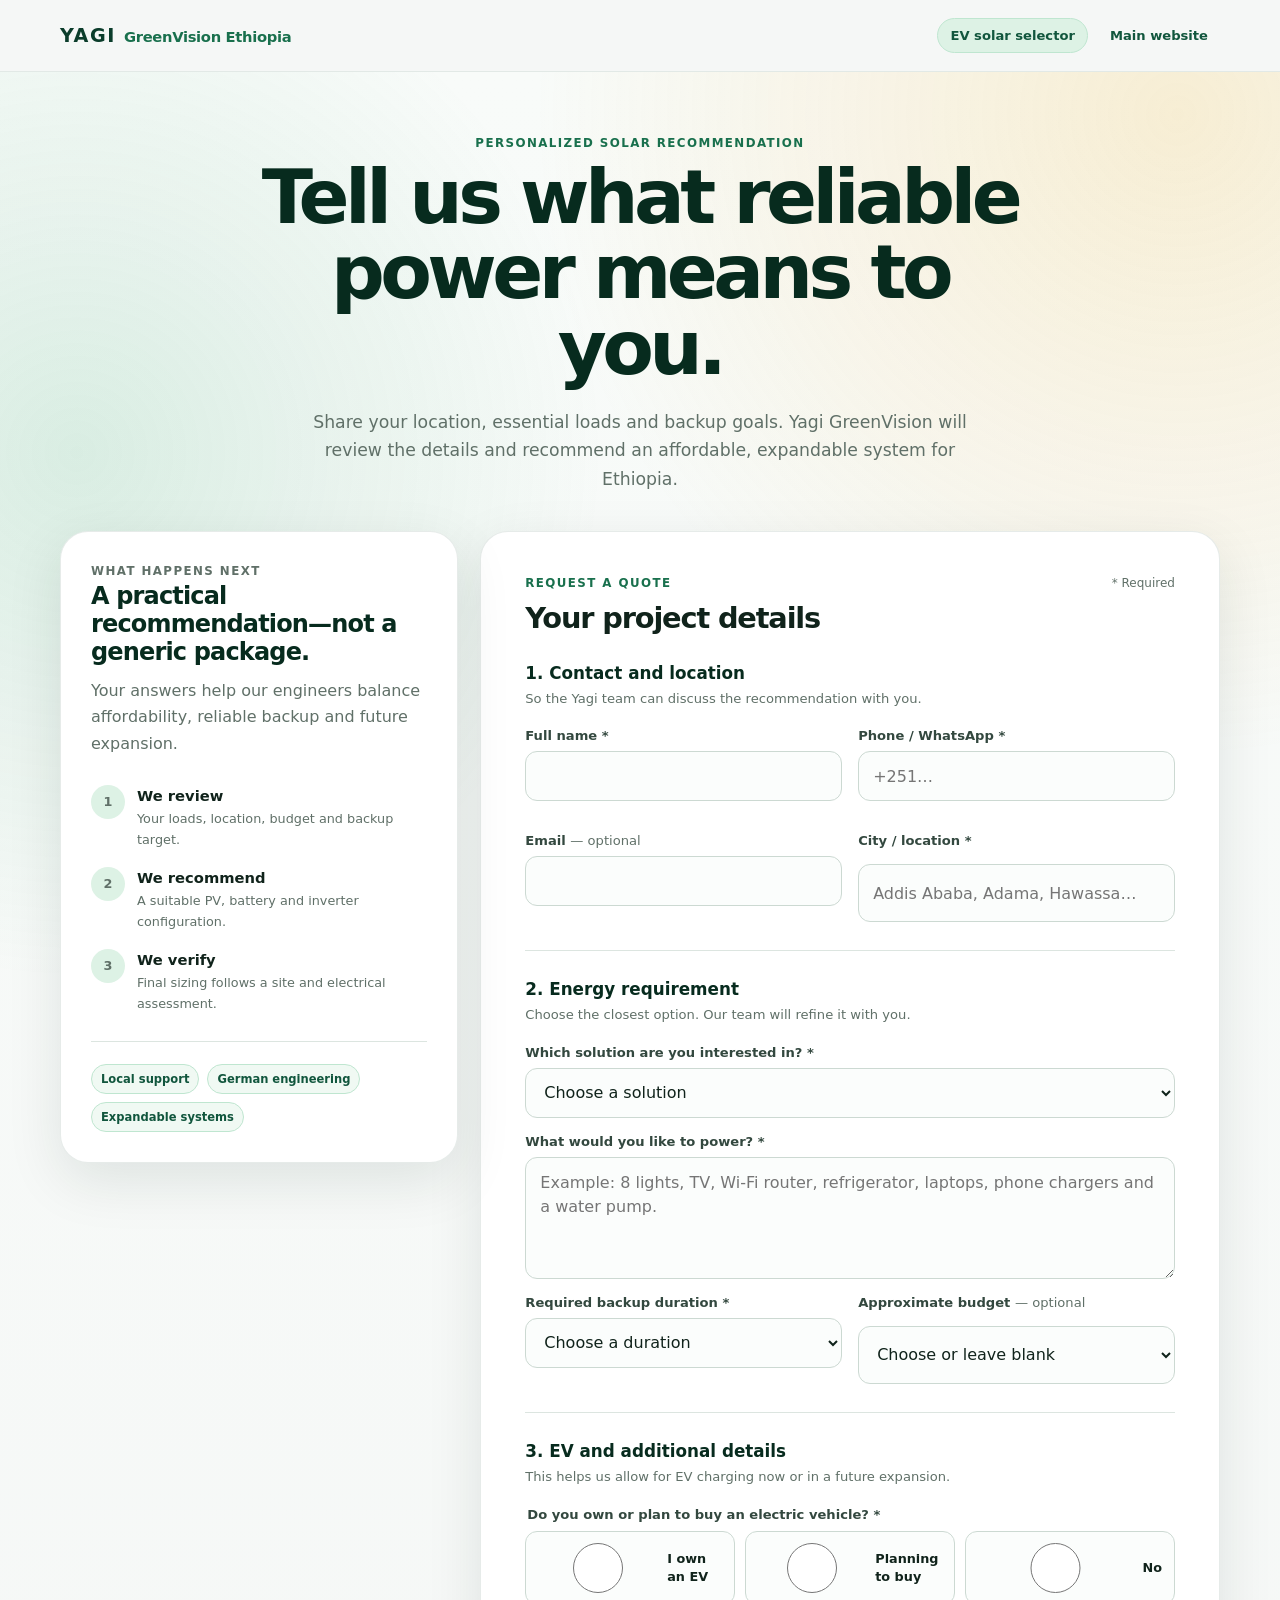
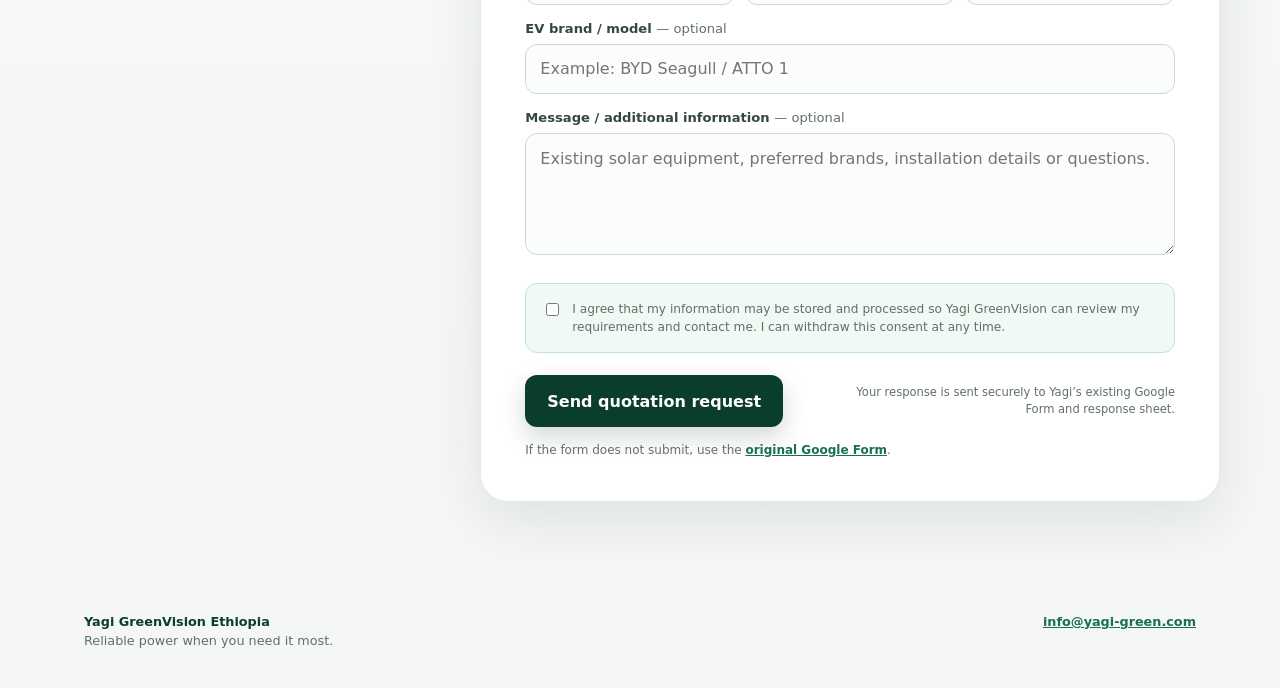
==== quotation.html @ 3a0d48fc "Add branded quotation form connected to Google Forms" ====
<!doctype html>
<html lang="en">
<head>
  <meta charset="utf-8">
  <meta name="viewport" content="width=device-width, initial-scale=1">
  <meta name="description" content="Request a solar, battery or EV charging quotation from Yagi GreenVision Ethiopia.">
  <meta name="theme-color" content="#0b3d2b">
  <title>Request a Quote | Yagi GreenVision Ethiopia</title>
  <style>
    :root {
      --ink:#10231b; --muted:#607068; --green-950:#072b1e; --green-900:#0b3d2b;
      --green-800:#11563d; --green-700:#19704d; --green-500:#3aa66f;
      --green-200:#bfe6d0; --green-100:#ddf2e5; --green-50:#f0f9f3;
      --sun:#f4b740; --paper:#fff; --canvas:#f5f7f6; --line:#dce5e0;
      --danger:#9b2c2c; --shadow:0 18px 55px rgba(7,43,30,.1);
      --radius-xl:28px; --radius-lg:20px; --radius-md:14px; --max:1160px;
    }
    * { box-sizing:border-box; }
    html { scroll-behavior:smooth; }
    body {
      margin:0; min-width:320px; color:var(--ink); background:var(--canvas);
      font-family:Inter,ui-sans-serif,system-ui,-apple-system,BlinkMacSystemFont,"Segoe UI",sans-serif;
      -webkit-font-smoothing:antialiased;
    }
    button,input,select,textarea { font:inherit; }
    a { color:inherit; }
    :focus-visible { outline:3px solid rgba(58,166,111,.35); outline-offset:3px; }
    .site-header {
      min-height:72px; padding:12px max(24px,calc((100vw - var(--max))/2));
      display:flex; align-items:center; justify-content:space-between; gap:20px;
      background:rgba(245,247,246,.94); backdrop-filter:blur(14px);
      border-bottom:1px solid rgba(11,61,43,.08); position:sticky; top:0; z-index:20;
    }
    .wordmark { display:flex; align-items:baseline; gap:8px; text-decoration:none; letter-spacing:-.02em; }
    .wordmark-y { color:var(--green-900); font-size:1.2rem; font-weight:900; letter-spacing:.08em; }
    .wordmark-rest { color:var(--green-700); font-size:.92rem; font-weight:650; }
    .nav-links { display:flex; align-items:center; gap:10px; }
    .nav-links a {
      text-decoration:none; color:var(--green-800); font-size:.82rem; font-weight:750;
      padding:9px 12px; border-radius:999px;
    }
    .nav-links a:first-child { background:var(--green-100); border:1px solid var(--green-200); }
    .hero {
      padding:64px max(24px,calc((100vw - var(--max))/2)) 84px;
      background:
        radial-gradient(circle at 92% 2%,rgba(244,183,64,.2),transparent 27%),
        radial-gradient(circle at 6% 18%,rgba(58,166,111,.16),transparent 25%),
        linear-gradient(180deg,#f8fbf9 0%,var(--canvas) 100%);
    }
    .hero-copy { max-width:790px; margin:0 auto 38px; text-align:center; }
    .eyebrow,.section-label {
      margin:0 0 10px; color:var(--green-700); font-size:.74rem; line-height:1.2;
      font-weight:850; letter-spacing:.12em; text-transform:uppercase;
    }
    h1 { margin:0; color:var(--green-950); font-size:clamp(2.45rem,6vw,4.7rem); line-height:1; letter-spacing:-.06em; }
    .hero-copy > p:last-child { max-width:670px; margin:22px auto 0; color:var(--muted); font-size:1.08rem; line-height:1.65; }
    .quote-layout {
      max-width:var(--max); margin:0 auto; display:grid; grid-template-columns:minmax(250px,.7fr) minmax(0,1.3fr);
      gap:22px; align-items:start;
    }
    .side-card,.form-card {
      background:var(--paper); border:1px solid rgba(11,61,43,.1);
      border-radius:var(--radius-xl); box-shadow:var(--shadow);
    }
    .side-card { padding:30px; position:sticky; top:94px; }
    .side-card h2 { margin:0 0 12px; color:var(--green-950); font-size:1.5rem; letter-spacing:-.035em; }
    .side-card > p { margin:0; color:var(--muted); line-height:1.65; }
    .steps { display:grid; gap:18px; margin:28px 0; }
    .step { display:grid; grid-template-columns:34px 1fr; gap:12px; align-items:start; }
    .step-number {
      width:34px; height:34px; display:grid; place-items:center; border-radius:50%;
      background:var(--green-100); color:var(--green-800); font-weight:900;
    }
    .step strong { display:block; margin:2px 0 4px; font-size:.92rem; }
    .step span { color:var(--muted); font-size:.8rem; line-height:1.45; }
    .trust-list { padding-top:22px; border-top:1px solid var(--line); display:flex; flex-wrap:wrap; gap:8px; }
    .trust-list span {
      color:var(--green-800); background:var(--green-50); border:1px solid var(--green-200);
      padding:7px 9px; border-radius:999px; font-size:.72rem; font-weight:750;
    }
    .form-card { padding:clamp(24px,4vw,44px); }
    .form-heading { display:flex; align-items:start; justify-content:space-between; gap:18px; margin-bottom:10px; }
    .form-heading h2 { margin:0; font-size:1.8rem; letter-spacing:-.04em; }
    .required-note { color:var(--muted); font-size:.75rem; white-space:nowrap; }
    .quote-section { padding:28px 0; border-top:1px solid var(--line); }
    .quote-section:first-of-type { border-top:0; padding-top:18px; }
    .quote-section h3 { margin:0 0 6px; color:var(--green-950); font-size:1.05rem; }
    .section-help { margin:0 0 20px; color:var(--muted); font-size:.82rem; line-height:1.5; }
    .field-grid { display:grid; grid-template-columns:1fr 1fr; gap:16px; }
    .field { display:grid; gap:8px; min-width:0; margin-bottom:16px; }
    .field:last-child { margin-bottom:0; }
    .field-label { color:#33483f; font-size:.82rem; font-weight:760; }
    .optional { color:var(--muted); font-weight:500; }
    input:not([type="checkbox"]),select,textarea {
      width:100%; color:var(--ink); background:#fbfdfc; border:1px solid #ccd9d2;
      border-radius:12px; padding:13px 14px; transition:border-color .18s,box-shadow .18s,background .18s;
    }
    input:not([type="checkbox"]),select { min-height:50px; }
    textarea { min-height:122px; resize:vertical; line-height:1.5; }
    input:hover,select:hover,textarea:hover { border-color:#9cb8a9; }
    input:focus,select:focus,textarea:focus {
      outline:0; border-color:var(--green-500); box-shadow:0 0 0 4px rgba(58,166,111,.12); background:#fff;
    }
    .choice-row { display:grid; grid-template-columns:repeat(3,1fr); gap:10px; }
    .choice {
      position:relative; display:flex; align-items:center; min-height:54px; padding:11px 12px;
      border:1px solid #ccd9d2; border-radius:12px; background:#fbfdfc; cursor:pointer;
    }
    .choice:has(input:checked) { border-color:var(--green-500); background:var(--green-50); box-shadow:0 0 0 3px rgba(58,166,111,.1); }
    .choice input { margin:0 9px 0 0; accent-color:var(--green-700); }
    .choice span { font-size:.8rem; font-weight:700; line-height:1.35; }
    .consent {
      display:flex; align-items:flex-start; gap:10px; color:var(--muted); font-size:.76rem; line-height:1.5;
      padding:16px; background:var(--green-50); border:1px solid var(--green-200); border-radius:12px;
    }
    .consent input { margin-top:3px; accent-color:var(--green-700); }
    .submit-row { display:flex; align-items:center; justify-content:space-between; gap:16px; margin-top:22px; }
    .submit-button {
      border:0; border-radius:12px; min-height:52px; padding:0 22px; color:#fff;
      background:var(--green-900); font-weight:850; cursor:pointer; box-shadow:0 10px 25px rgba(7,43,30,.18);
    }
    .submit-button:hover { background:var(--green-800); transform:translateY(-1px); }
    .submit-button:disabled { opacity:.65; cursor:wait; transform:none; }
    .google-note { max-width:320px; color:var(--muted); font-size:.72rem; line-height:1.45; text-align:right; }
    .success {
      display:none; padding:24px; margin-top:22px; border-radius:var(--radius-lg);
      background:var(--green-50); border:1px solid var(--green-200);
    }
    .success.show { display:block; }
    .success strong { display:block; color:var(--green-900); font-size:1.12rem; margin-bottom:6px; }
    .success p { margin:0; color:var(--muted); line-height:1.55; }
    .fallback { margin:16px 0 0; color:var(--muted); font-size:.75rem; }
    .fallback a { color:var(--green-700); font-weight:750; }
    footer {
      max-width:var(--max); margin:0 auto; padding:28px 24px 40px;
      display:flex; justify-content:space-between; gap:20px; color:var(--muted); font-size:.8rem;
    }
    footer strong { display:block; color:var(--green-900); margin-bottom:4px; }
    footer a { color:var(--green-700); font-weight:750; }
    .sr-only-frame { position:absolute; width:1px; height:1px; border:0; clip:rect(0,0,0,0); overflow:hidden; }
    @media (max-width:900px) {
      .quote-layout { grid-template-columns:1fr; }
      .side-card { position:static; }
      .steps { grid-template-columns:repeat(3,1fr); }
      .step { grid-template-columns:1fr; }
    }
    @media (max-width:650px) {
      .site-header { align-items:flex-start; }
      .wordmark-rest { display:none; }
      .nav-links { gap:2px; }
      .nav-links a { padding:8px; font-size:.72rem; }
      .hero { padding:42px 16px 58px; }
      h1 { font-size:2.65rem; }
      .form-card,.side-card { border-radius:20px; padding:22px; }
      .field-grid,.choice-row,.steps { grid-template-columns:1fr; }
      .submit-row,footer { align-items:stretch; flex-direction:column; }
      .submit-button { width:100%; }
      .google-note { max-width:none; text-align:left; }
    }
  </style>
</head>
<body>
  <header class="site-header">
    <a class="wordmark" href="https://www.yagi-green.com/" aria-label="Yagi GreenVision Ethiopia website">
      <span class="wordmark-y">YAGI</span>
      <span class="wordmark-rest">GreenVision Ethiopia</span>
    </a>
    <nav class="nav-links" aria-label="Quotation navigation">
      <a href="index.html">EV solar selector</a>
      <a href="https://www.yagi-green.com/">Main website</a>
    </nav>
  </header>

  <main>
    <section class="hero">
      <div class="hero-copy">
        <p class="eyebrow">Personalized solar recommendation</p>
        <h1>Tell us what reliable power means to you.</h1>
        <p>Share your location, essential loads and backup goals. Yagi GreenVision will review the details and recommend an affordable, expandable system for Ethiopia.</p>
      </div>

      <div class="quote-layout">
        <aside class="side-card">
          <p class="section-label">What happens next</p>
          <h2>A practical recommendation—not a generic package.</h2>
          <p>Your answers help our engineers balance affordability, reliable backup and future expansion.</p>
          <div class="steps">
            <div class="step"><span class="step-number">1</span><div><strong>We review</strong><span>Your loads, location, budget and backup target.</span></div></div>
            <div class="step"><span class="step-number">2</span><div><strong>We recommend</strong><span>A suitable PV, battery and inverter configuration.</span></div></div>
            <div class="step"><span class="step-number">3</span><div><strong>We verify</strong><span>Final sizing follows a site and electrical assessment.</span></div></div>
          </div>
          <div class="trust-list">
            <span>Local support</span><span>German engineering</span><span>Expandable systems</span>
          </div>
        </aside>

        <form
          id="quote-form"
          class="form-card"
          action="https://docs.google.com/forms/d/e/1FAIpQLScP64ibl_RW72o1QOQr9q_LKEXH3UpVWrXDtYoL1vCDFNB9_w/formResponse"
          method="post"
          target="form-target"
          accept-charset="UTF-8"
        >
          <div class="form-heading">
            <div><p class="section-label">Request a quote</p><h2>Your project details</h2></div>
            <span class="required-note">* Required</span>
          </div>

          <section class="quote-section">
            <h3>1. Contact and location</h3>
            <p class="section-help">So the Yagi team can discuss the recommendation with you.</p>
            <div class="field-grid">
              <label class="field"><span class="field-label">Full name *</span><input name="entry.1070138648" type="text" autocomplete="name" required></label>
              <label class="field"><span class="field-label">Phone / WhatsApp *</span><input name="entry.1782217784" type="tel" autocomplete="tel" placeholder="+251…" required></label>
              <label class="field"><span class="field-label">Email <span class="optional">— optional</span></span><input name="entry.13798507" type="email" autocomplete="email"></label>
              <label class="field"><span class="field-label">City / location *</span><input name="entry.1351191803" type="text" autocomplete="address-level2" placeholder="Addis Ababa, Adama, Hawassa…" required></label>
            </div>
          </section>

          <section class="quote-section">
            <h3>2. Energy requirement</h3>
            <p class="section-help">Choose the closest option. Our team will refine it with you.</p>
            <label class="field">
              <span class="field-label">Which solution are you interested in? *</span>
              <select id="solution" required>
                <option value="">Choose a solution</option>
                <option value="essential">Essential Backup</option>
                <option value="home-basic">Home Basic</option>
                <option value="home-plus">Home Plus</option>
                <option value="sunshare">Compact Backup – Sunshare</option>
                <option value="ecoflow">Premium Backup – EcoFlow</option>
                <option value="deye">Advanced Hybrid – Deye</option>
                <option value="fenecon">Premium Storage – FENECON</option>
                <option value="business">Business Backup</option>
                <option value="ev">Solar + EV Charging</option>
                <option value="commercial">Commercial / Mini-Grid</option>
                <option value="expansion">System Expansion</option>
                <option value="unsure">Not Sure – I Need Advice</option>
              </select>
            </label>
            <label class="field">
              <span class="field-label">What would you like to power? *</span>
              <textarea id="loads" placeholder="Example: 8 lights, TV, Wi-Fi router, refrigerator, laptops, phone chargers and a water pump." required></textarea>
            </label>
            <div class="field-grid">
              <label class="field">
                <span class="field-label">Required backup duration *</span>
                <select id="duration" required>
                  <option value="">Choose a duration</option>
                  <option value="2-4">2–4 hours</option>
                  <option value="4-8">4–8 hours</option>
                  <option value="8-12">8–12 hours</option>
                  <option value="overnight">Overnight</option>
                  <option value="full-day">Full day</option>
                  <option value="multi-day">More than one day</option>
                  <option value="unsure">Not sure</option>
                </select>
              </label>
              <label class="field">
                <span class="field-label">Approximate budget <span class="optional">— optional</span></span>
                <select id="budget">
                  <option value="">Choose or leave blank</option>
                  <option>Under 150,000 ETB</option>
                  <option>150,000–250,000 ETB</option>
                  <option>250,000–450,000 ETB</option>
                  <option>450,000–750,000 ETB</option>
                  <option>Above 750,000 ETB</option>
                  <option>Not sure / Please recommend</option>
                </select>
              </label>
            </div>
          </section>

          <section class="quote-section">
            <h3>3. EV and additional details</h3>
            <p class="section-help">This helps us allow for EV charging now or in a future expansion.</p>
            <fieldset class="field" style="border:0;padding:0;margin:0 0 16px">
              <legend class="field-label" style="margin-bottom:9px">Do you own or plan to buy an electric vehicle? *</legend>
              <div class="choice-row">
                <label class="choice"><input name="ev-visible" type="radio" value="own" required><span>I own an EV</span></label>
                <label class="choice"><input name="ev-visible" type="radio" value="plan"><span>Planning to buy</span></label>
                <label class="choice"><input name="ev-visible" type="radio" value="no"><span>No</span></label>
              </div>
            </fieldset>
            <label class="field"><span class="field-label">EV brand / model <span class="optional">— optional</span></span><input name="entry.1377578864" id="ev-model" type="text" placeholder="Example: BYD Seagull / ATTO 1"></label>
            <label class="field"><span class="field-label">Message / additional information <span class="optional">— optional</span></span><textarea id="additional" placeholder="Existing solar equipment, preferred brands, installation details or questions."></textarea></label>
          </section>

          <input type="hidden" name="entry.2134175683" id="solution-old">
          <input type="hidden" name="entry.1897243161" id="solution-new">
          <input type="hidden" name="entry.1076194012" id="loads-old">
          <input type="hidden" name="entry.1102093466" id="loads-new">
          <input type="hidden" name="entry.1453989242" id="duration-old">
          <input type="hidden" name="entry.1423461646" id="duration-new">
          <input type="hidden" name="entry.7995339" id="budget-old">
          <input type="hidden" name="entry.638495039" id="budget-new">
          <input type="hidden" name="entry.650185134" id="ev-old">
          <input type="hidden" name="entry.1730307398" id="ev-new">
          <input type="hidden" name="entry.925040860" id="additional-old">
          <input type="hidden" name="entry.855594346" id="additional-new">
          <input type="hidden" name="fvv" value="1">
          <input type="hidden" name="pageHistory" value="0">

          <label class="consent"><input type="checkbox" required><span>I agree that my information may be stored and processed so Yagi GreenVision can review my requirements and contact me. I can withdraw this consent at any time.</span></label>

          <div class="submit-row">
            <button id="submit-button" class="submit-button" type="submit">Send quotation request</button>
            <span class="google-note">Your response is sent securely to Yagi’s existing Google Form and response sheet.</span>
          </div>
          <div id="success" class="success" role="status" aria-live="polite">
            <strong>Thank you—your request has been sent.</strong>
            <p>The Yagi GreenVision team will review your details and contact you about the most suitable next step.</p>
          </div>
          <p class="fallback">If the form does not submit, use the <a href="https://docs.google.com/forms/d/e/1FAIpQLScP64ibl_RW72o1QOQr9q_LKEXH3UpVWrXDtYoL1vCDFNB9_w/viewform" target="_blank" rel="noopener">original Google Form</a>.</p>
        </form>
      </div>
    </section>
  </main>

  <iframe class="sr-only-frame" name="form-target" id="form-target" title="Form submission response"></iframe>

  <footer>
    <div><strong>Yagi GreenVision Ethiopia</strong><span>Reliable power when you need it most.</span></div>
    <a href="mailto:info@yagi-green.com">info@yagi-green.com</a>
  </footer>

  <script>
    (() => {
      const form = document.querySelector('#quote-form');
      const frame = document.querySelector('#form-target');
      const button = document.querySelector('#submit-button');
      const success = document.querySelector('#success');
      let submitted = false;

      const solutionMap = {
        essential:['Essential Backup','Home Backup'],
        'home-basic':['Home Basic','Home Backup'],
        'home-plus':['Home Plus','Home Backup'],
        sunshare:['Compact Backup – Sunshare','Home Backup'],
        ecoflow:['Premium Backup – EcoFlow','Home Backup'],
        deye:['Advanced Hybrid – Deye','Home Backup'],
        fenecon:['Premium Storage – FENECON','Home Backup'],
        business:['Business Backup','Business Backup'],
        ev:['Solar + EV Charging','Solar + EV Charging'],
        commercial:['Commercial / Mini-Grid','Commercial / Mini-Grid Solution'],
        expansion:['Not Sure','System Expansion'],
        unsure:['Not Sure','Not Sure – I Need Advice']
      };
      const durationMap = {
        '2-4':['2–4 hours','2–4 hours'],
        '4-8':['4–8 hours','4–8 hours'],
        '8-12':['8–12 hours','8–12 hours'],
        overnight:['Overnight','Overnight'],
        'full-day':['Full day','Full-day / extended backup'],
        'multi-day':['More than one day','Full-day / extended backup'],
        unsure:['Not sure','Not sure']
      };
      const evMap = {
        own:['Yes, I already own an EV','Yes'],
        plan:['I plan to buy an EV','Planning to buy one'],
        no:['No','No']
      };

      const setValue = (id,value) => { document.querySelector(id).value = value || ''; };

      form.addEventListener('submit', event => {
        if (!form.checkValidity()) {
          event.preventDefault();
          form.reportValidity();
          return;
        }
        const solution = solutionMap[document.querySelector('#solution').value];
        const duration = durationMap[document.querySelector('#duration').value];
        const evChoice = document.querySelector('input[name="ev-visible"]:checked');
        const ev = evChoice ? evMap[evChoice.value] : null;
        if (!solution || !duration || !ev) {
          event.preventDefault();
          return;
        }

        const loads = document.querySelector('#loads').value.trim();
        const budget = document.querySelector('#budget').value;
        const additional = document.querySelector('#additional').value.trim();

        setValue('#solution-old',solution[0]);
        setValue('#solution-new',solution[1]);
        setValue('#loads-old',loads);
        setValue('#loads-new',loads);
        setValue('#duration-old',duration[0]);
        setValue('#duration-new',duration[1]);
        setValue('#budget-old',budget);
        setValue('#budget-new',budget);
        setValue('#ev-old',ev[0]);
        setValue('#ev-new',ev[1]);
        setValue('#additional-old',additional);
        setValue('#additional-new',additional);

        submitted = true;
        button.disabled = true;
        button.textContent = 'Sending…';
        success.classList.remove('show');
      });

      frame.addEventListener('load', () => {
        if (!submitted) return;
        submitted = false;
        button.disabled = false;
        button.textContent = 'Send another request';
        success.classList.add('show');
        success.scrollIntoView({behavior:'smooth',block:'nearest'});
      });

      const params = new URLSearchParams(location.search);
      if (params.get('solution') && solutionMap[params.get('solution')]) {
        document.querySelector('#solution').value = params.get('solution');
      }
      if (params.get('message')) {
        document.querySelector('#additional').value = params.get('message').slice(0,5000);
      }
    })();
  </script>
</body>
</html>
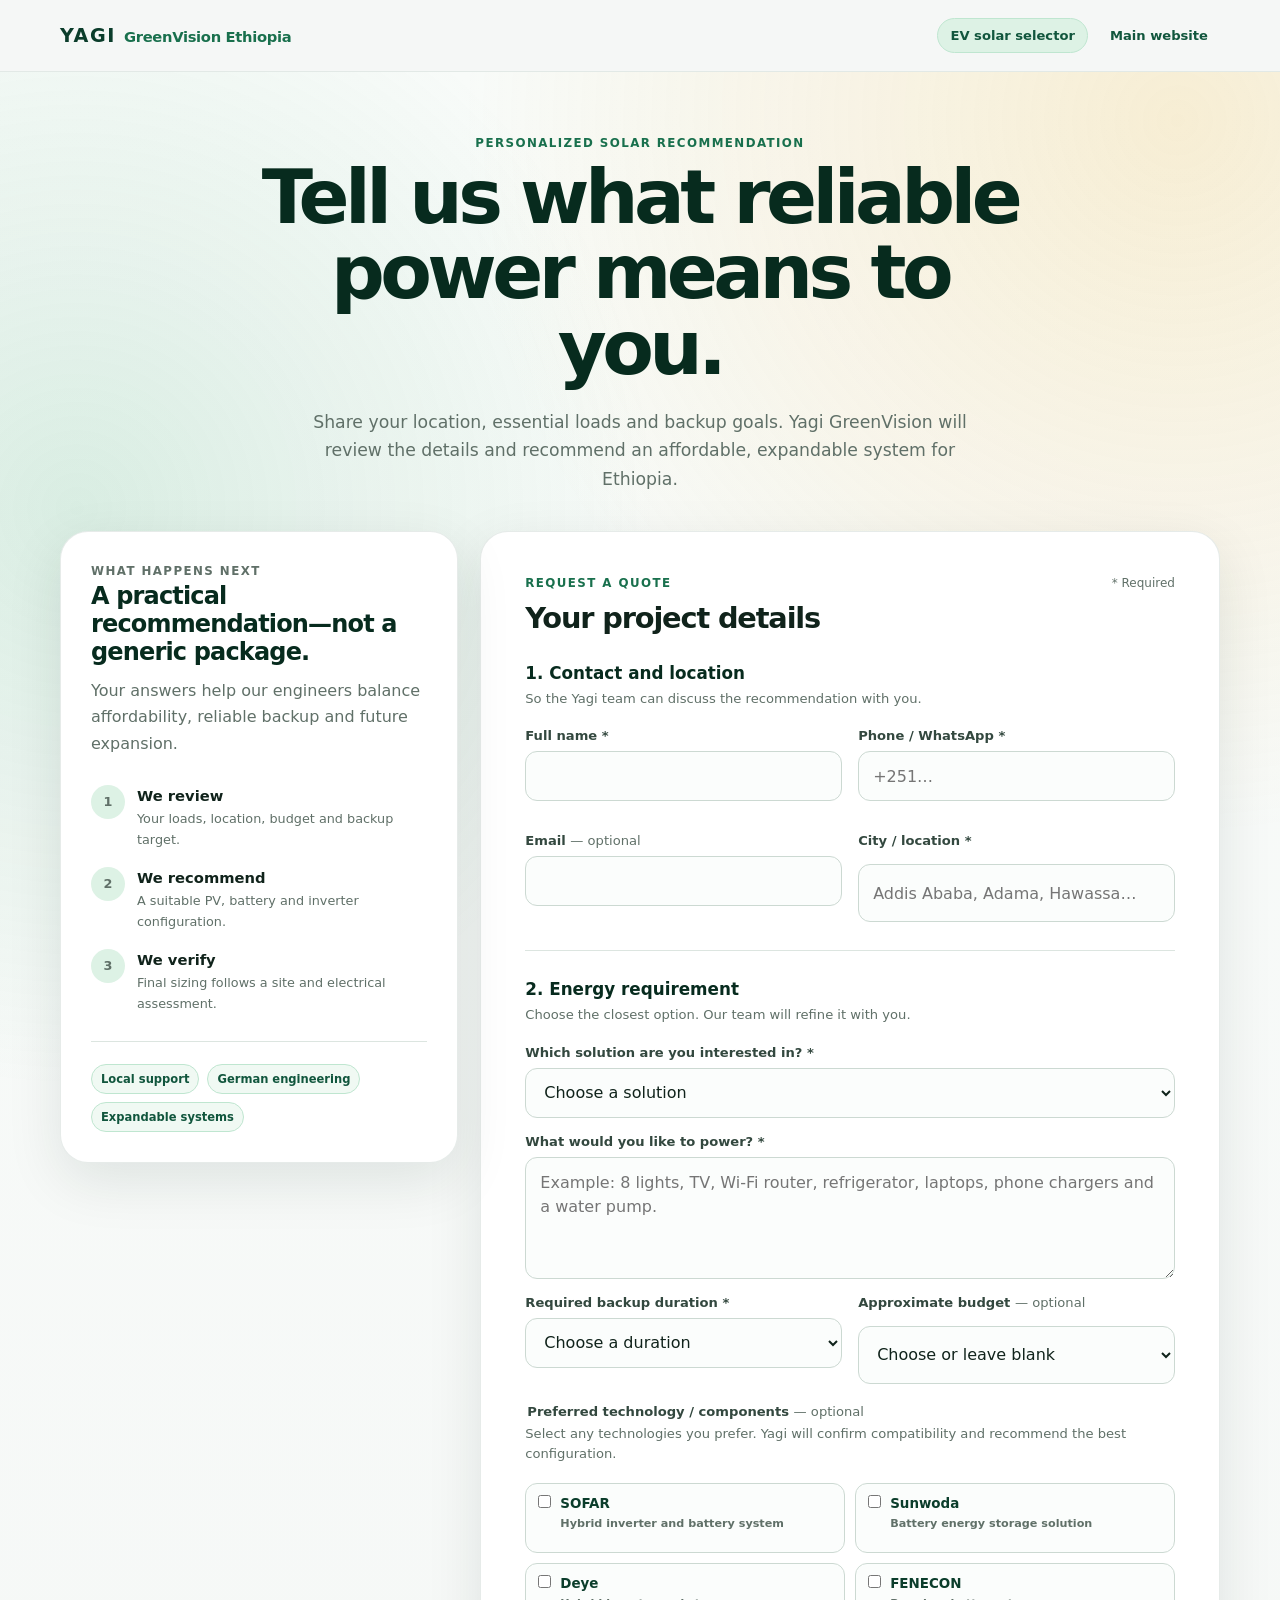
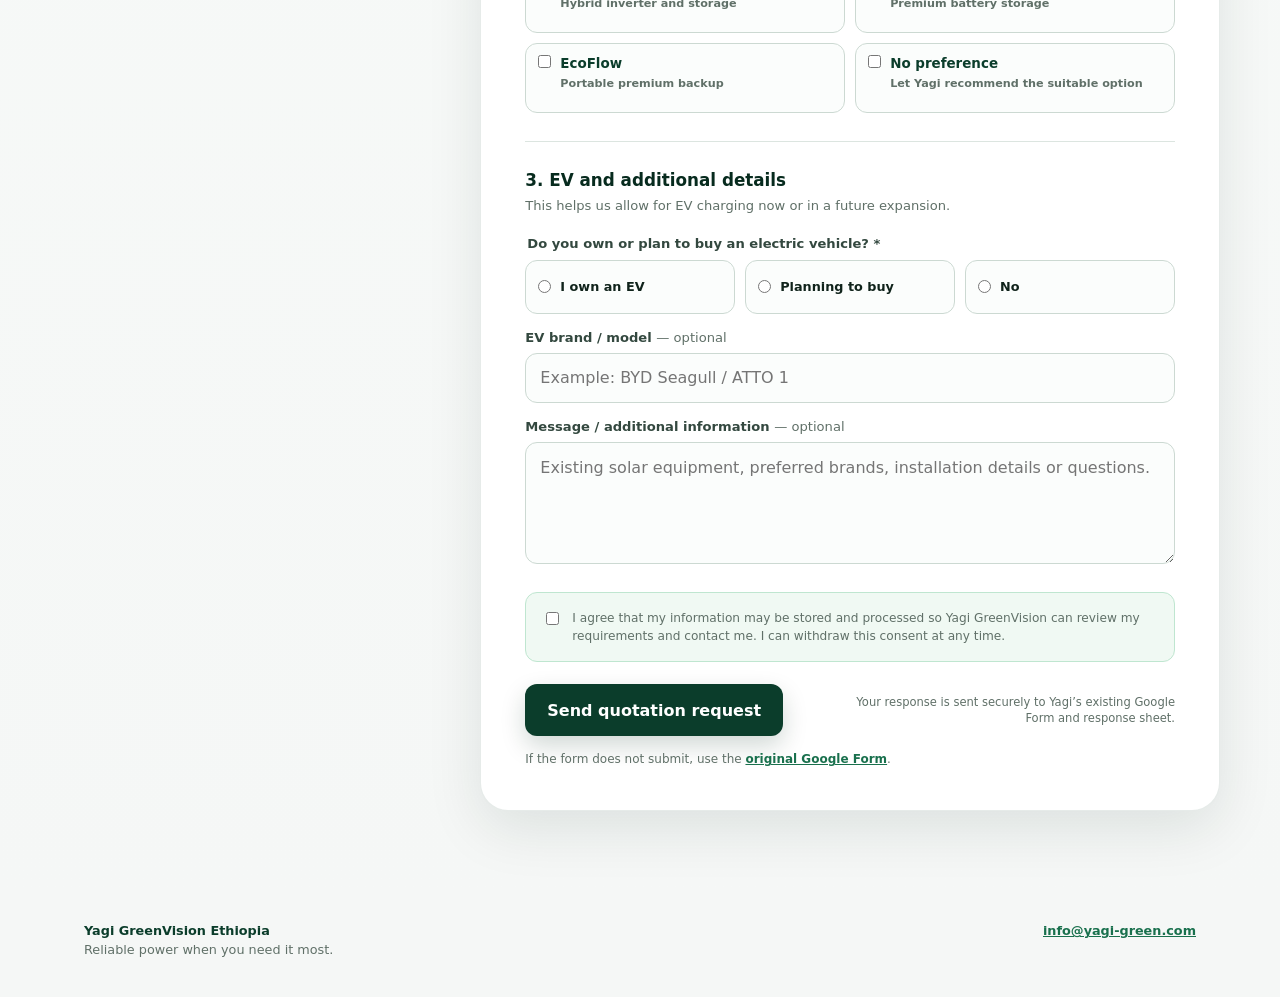
==== commit 4f5e54ba: "Add SOFAR and Sunwoda component preferences" ====
--- a/quotation.html
+++ b/quotation.html
@@ -91,11 +91,11 @@
     .field:last-child { margin-bottom:0; }
     .field-label { color:#33483f; font-size:.82rem; font-weight:760; }
     .optional { color:var(--muted); font-weight:500; }
-    input:not([type="checkbox"]),select,textarea {
+    input:not([type="checkbox"]):not([type="radio"]),select,textarea {
       width:100%; color:var(--ink); background:#fbfdfc; border:1px solid #ccd9d2;
       border-radius:12px; padding:13px 14px; transition:border-color .18s,box-shadow .18s,background .18s;
     }
-    input:not([type="checkbox"]),select { min-height:50px; }
+    input:not([type="checkbox"]):not([type="radio"]),select { min-height:50px; }
     textarea { min-height:122px; resize:vertical; line-height:1.5; }
     input:hover,select:hover,textarea:hover { border-color:#9cb8a9; }
     input:focus,select:focus,textarea:focus {
@@ -109,6 +109,11 @@
     .choice:has(input:checked) { border-color:var(--green-500); background:var(--green-50); box-shadow:0 0 0 3px rgba(58,166,111,.1); }
     .choice input { margin:0 9px 0 0; accent-color:var(--green-700); }
     .choice span { font-size:.8rem; font-weight:700; line-height:1.35; }
+    .component-grid { display:grid; grid-template-columns:repeat(2,1fr); gap:10px; }
+    .component-choice { min-height:70px; align-items:flex-start; }
+    .component-choice span { display:grid; gap:3px; }
+    .component-choice strong { color:var(--green-900); font-size:.84rem; }
+    .component-choice small { color:var(--muted); font-size:.7rem; font-weight:550; line-height:1.35; }
     .consent {
       display:flex; align-items:flex-start; gap:10px; color:var(--muted); font-size:.76rem; line-height:1.5;
       padding:16px; background:var(--green-50); border:1px solid var(--green-200); border-radius:12px;
@@ -152,7 +157,7 @@
       .hero { padding:42px 16px 58px; }
       h1 { font-size:2.65rem; }
       .form-card,.side-card { border-radius:20px; padding:22px; }
-      .field-grid,.choice-row,.steps { grid-template-columns:1fr; }
+      .field-grid,.choice-row,.component-grid,.steps { grid-template-columns:1fr; }
       .submit-row,footer { align-items:stretch; flex-direction:column; }
       .submit-button { width:100%; }
       .google-note { max-width:none; text-align:left; }
@@ -270,6 +275,19 @@
                 </select>
               </label>
             </div>
+
+            <fieldset class="field" style="border:0;padding:0;margin:20px 0 0">
+              <legend class="field-label" style="margin-bottom:5px">Preferred technology / components <span class="optional">— optional</span></legend>
+              <p class="section-help" style="margin-bottom:12px">Select any technologies you prefer. Yagi will confirm compatibility and recommend the best configuration.</p>
+              <div class="component-grid">
+                <label class="choice component-choice"><input name="preferred-component" type="checkbox" value="SOFAR hybrid inverter and battery system"><span><strong>SOFAR</strong><small>Hybrid inverter and battery system</small></span></label>
+                <label class="choice component-choice"><input name="preferred-component" type="checkbox" value="Sunwoda battery energy storage"><span><strong>Sunwoda</strong><small>Battery energy storage solution</small></span></label>
+                <label class="choice component-choice"><input name="preferred-component" type="checkbox" value="Deye hybrid system"><span><strong>Deye</strong><small>Hybrid inverter and storage</small></span></label>
+                <label class="choice component-choice"><input name="preferred-component" type="checkbox" value="FENECON premium storage"><span><strong>FENECON</strong><small>Premium battery storage</small></span></label>
+                <label class="choice component-choice"><input name="preferred-component" type="checkbox" value="EcoFlow portable backup"><span><strong>EcoFlow</strong><small>Portable premium backup</small></span></label>
+                <label class="choice component-choice"><input id="no-component-preference" name="preferred-component" type="checkbox" value="No preference — please recommend"><span><strong>No preference</strong><small>Let Yagi recommend the suitable option</small></span></label>
+              </div>
+            </fieldset>
           </section>
 
           <section class="quote-section">
@@ -363,6 +381,18 @@
       };
 
       const setValue = (id,value) => { document.querySelector(id).value = value || ''; };
+      const componentChoices = [...document.querySelectorAll('input[name="preferred-component"]')];
+      const noPreference = document.querySelector('#no-component-preference');
+
+      componentChoices.forEach(choice => {
+        choice.addEventListener('change', () => {
+          if (choice === noPreference && choice.checked) {
+            componentChoices.filter(item => item !== noPreference).forEach(item => { item.checked = false; });
+          } else if (choice.checked) {
+            noPreference.checked = false;
+          }
+        });
+      });
 
       form.addEventListener('submit', event => {
         if (!form.checkValidity()) {
@@ -382,6 +412,11 @@
         const loads = document.querySelector('#loads').value.trim();
         const budget = document.querySelector('#budget').value;
         const additional = document.querySelector('#additional').value.trim();
+        const preferredComponents = componentChoices.filter(choice => choice.checked).map(choice => choice.value);
+        const componentNote = preferredComponents.length
+          ? `Preferred technology / components: ${preferredComponents.join(', ')}`
+          : '';
+        const combinedAdditional = [componentNote, additional].filter(Boolean).join('\n\n');
 
         setValue('#solution-old',solution[0]);
         setValue('#solution-new',solution[1]);
@@ -393,8 +428,8 @@
         setValue('#budget-new',budget);
         setValue('#ev-old',ev[0]);
         setValue('#ev-new',ev[1]);
-        setValue('#additional-old',additional);
-        setValue('#additional-new',additional);
+        setValue('#additional-old',combinedAdditional);
+        setValue('#additional-new',combinedAdditional);
 
         submitted = true;
         button.disabled = true;
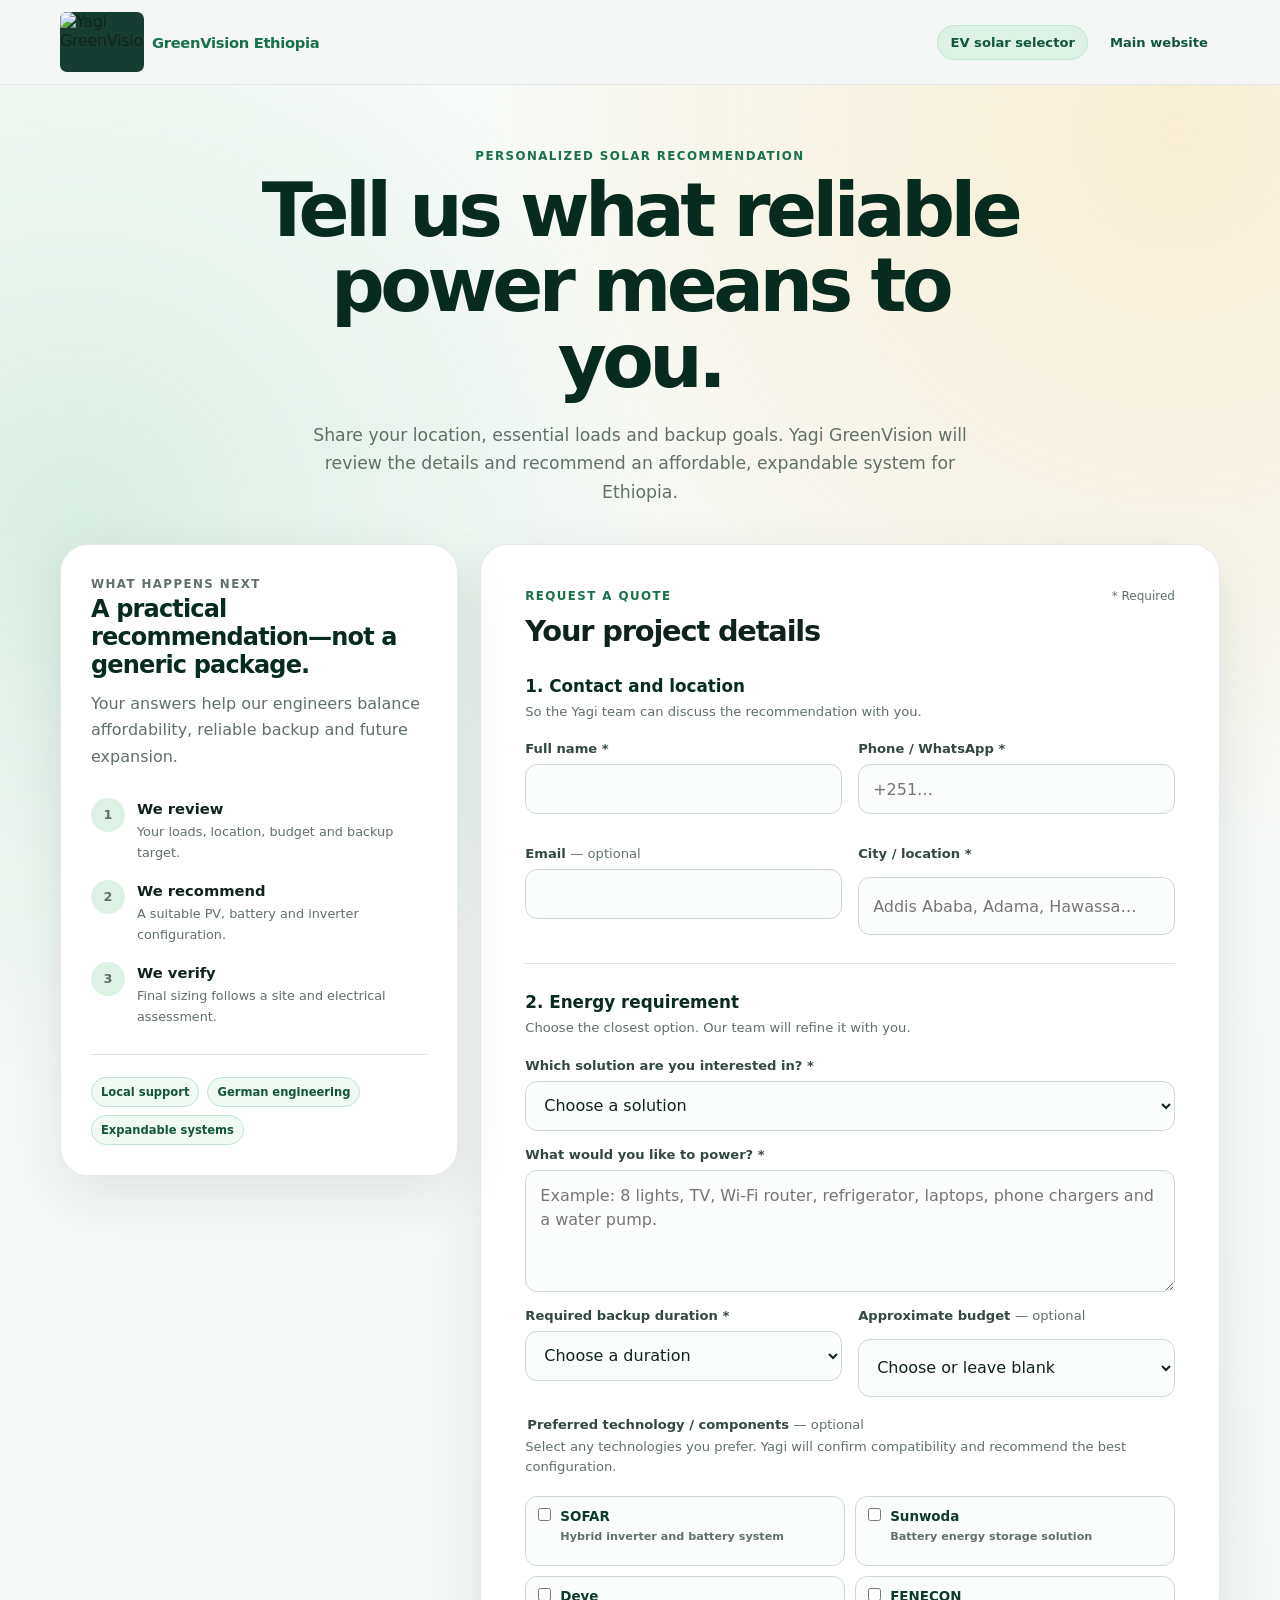
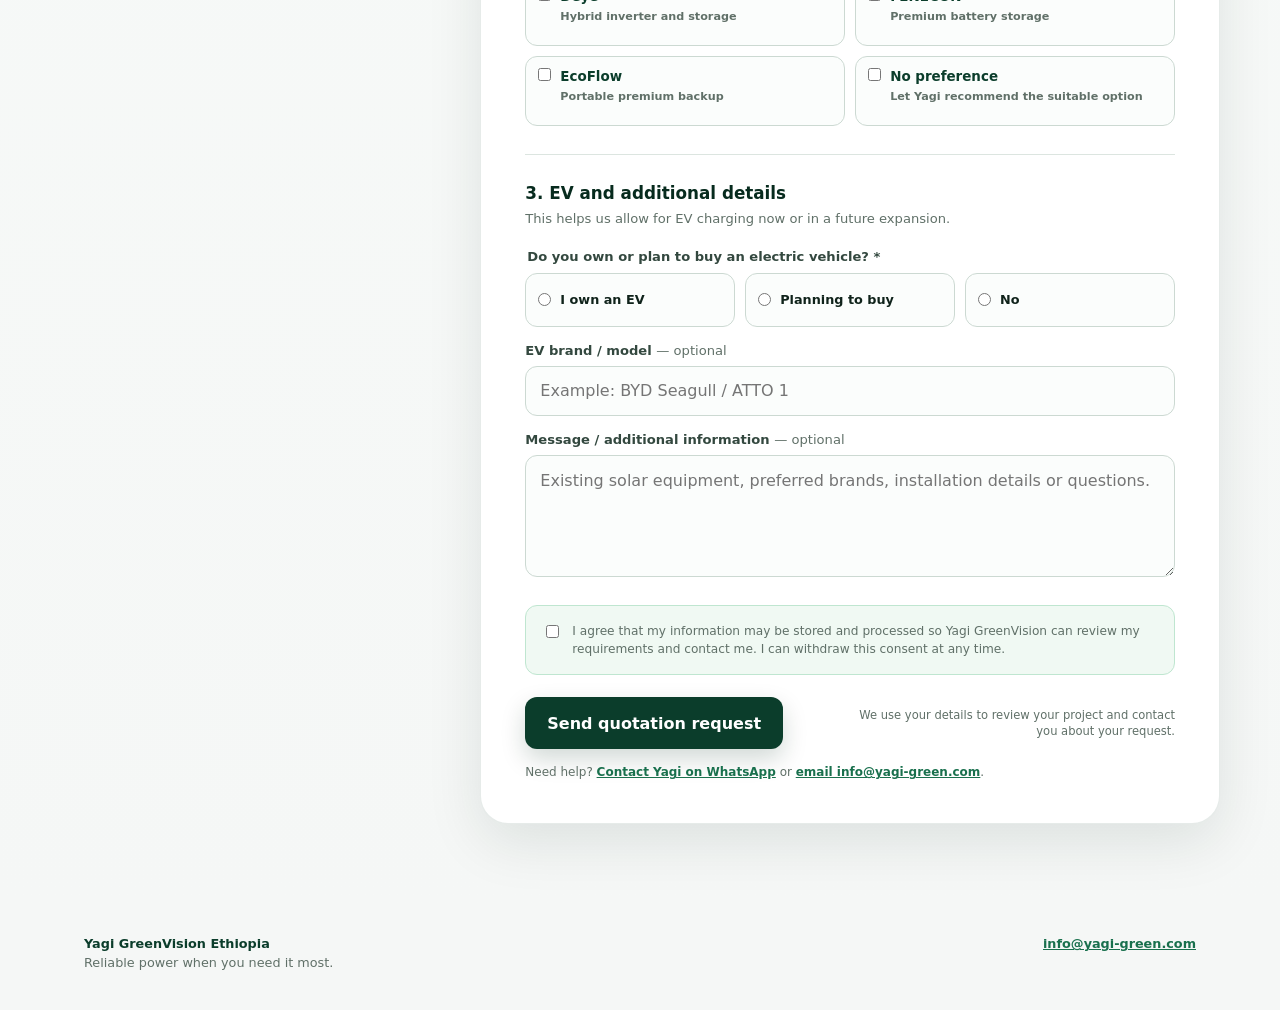
==== commit b13ce742: "Improve quotation handoff, original branding and off-grid estimates" ====
--- a/quotation.html
+++ b/quotation.html
@@ -16,6 +16,8 @@
       --radius-xl:28px; --radius-lg:20px; --radius-md:14px; --max:1160px;
     }
     * { box-sizing:border-box; }
+    [hidden] { display:none !important; }
+    .brand-logo { display:block; width:84px; height:60px; object-fit:contain; background:#163d32; border-radius:7px; }
     html { scroll-behavior:smooth; }
     body {
       margin:0; min-width:320px; color:var(--ink); background:var(--canvas);
@@ -31,7 +33,7 @@
       background:rgba(245,247,246,.94); backdrop-filter:blur(14px);
       border-bottom:1px solid rgba(11,61,43,.08); position:sticky; top:0; z-index:20;
     }
-    .wordmark { display:flex; align-items:baseline; gap:8px; text-decoration:none; letter-spacing:-.02em; }
+    .wordmark { display:flex; align-items:center; gap:8px; text-decoration:none; letter-spacing:-.02em; }
     .wordmark-y { color:var(--green-900); font-size:1.2rem; font-weight:900; letter-spacing:.08em; }
     .wordmark-rest { color:var(--green-700); font-size:.92rem; font-weight:650; }
     .nav-links { display:flex; align-items:center; gap:10px; }
@@ -142,7 +144,7 @@
     }
     footer strong { display:block; color:var(--green-900); margin-bottom:4px; }
     footer a { color:var(--green-700); font-weight:750; }
-    .sr-only-frame { position:absolute; width:1px; height:1px; border:0; clip:rect(0,0,0,0); overflow:hidden; }
+    .submission-response { width:100%; height:340px; margin-top:16px; border:1px solid var(--line); border-radius:12px; background:white; }
     @media (max-width:900px) {
       .quote-layout { grid-template-columns:1fr; }
       .side-card { position:static; }
@@ -167,7 +169,7 @@
 <body>
   <header class="site-header">
     <a class="wordmark" href="https://www.yagi-green.com/" aria-label="Yagi GreenVision Ethiopia website">
-      <span class="wordmark-y">YAGI</span>
+      <img class="brand-logo" src="https://www.yagi-green.com/wp-content/uploads/go-x/u/df1893c1-50a4-45e9-8d19-f3d05a7419cc/image-384x276.png" width="84" height="60" alt="Yagi GreenVision">
       <span class="wordmark-rest">GreenVision Ethiopia</span>
     </a>
     <nav class="nav-links" aria-label="Quotation navigation">
@@ -233,6 +235,8 @@
                 <option value="essential">Essential Backup</option>
                 <option value="home-basic">Home Basic</option>
                 <option value="home-plus">Home Plus</option>
+                <option value="sofar">Reliable Hybrid Backup – SOFAR</option>
+                <option value="sunwoda">Battery Storage – Sunwoda</option>
                 <option value="sunshare">Compact Backup – Sunshare</option>
                 <option value="ecoflow">Premium Backup – EcoFlow</option>
                 <option value="deye">Advanced Hybrid – Deye</option>
@@ -301,7 +305,7 @@
                 <label class="choice"><input name="ev-visible" type="radio" value="no"><span>No</span></label>
               </div>
             </fieldset>
-            <label class="field"><span class="field-label">EV brand / model <span class="optional">— optional</span></span><input name="entry.1377578864" id="ev-model" type="text" placeholder="Example: BYD Seagull / ATTO 1"></label>
+            <label class="field" id="ev-model-field"><span class="field-label">EV brand / model <span class="optional">— optional</span></span><input name="entry.1377578864" id="ev-model" type="text" maxlength="120" placeholder="Example: BYD Seagull / ATTO 1"></label>
             <label class="field"><span class="field-label">Message / additional information <span class="optional">— optional</span></span><textarea id="additional" placeholder="Existing solar equipment, preferred brands, installation details or questions."></textarea></label>
           </section>
 
@@ -324,19 +328,18 @@
 
           <div class="submit-row">
             <button id="submit-button" class="submit-button" type="submit">Send quotation request</button>
-            <span class="google-note">Your response is sent securely to Yagi’s existing Google Form and response sheet.</span>
+            <span class="google-note">We use your details to review your project and contact you about your request.</span>
           </div>
           <div id="success" class="success" role="status" aria-live="polite">
-            <strong>Thank you—your request has been sent.</strong>
-            <p>The Yagi GreenVision team will review your details and contact you about the most suitable next step.</p>
+            <strong>Check your submission confirmation below.</strong>
+            <p>A successful submission is confirmed in the response below. If an error appears, update your details and resend, or contact Yagi directly.</p>
           </div>
-          <p class="fallback">If the form does not submit, use the <a href="https://docs.google.com/forms/d/e/1FAIpQLScP64ibl_RW72o1QOQr9q_LKEXH3UpVWrXDtYoL1vCDFNB9_w/viewform" target="_blank" rel="noopener">original Google Form</a>.</p>
+          <iframe hidden class="submission-response" name="form-target" id="form-target" title="Quotation submission confirmation"></iframe>
+          <p class="fallback">Need help? <a href="https://wa.me/251916865092">Contact Yagi on WhatsApp</a> or <a href="mailto:info@yagi-green.com">email info@yagi-green.com</a>.</p>
         </form>
       </div>
     </section>
   </main>
-
-  <iframe class="sr-only-frame" name="form-target" id="form-target" title="Form submission response"></iframe>
 
   <footer>
     <div><strong>Yagi GreenVision Ethiopia</strong><span>Reliable power when you need it most.</span></div>
@@ -355,6 +358,8 @@
         essential:['Essential Backup','Home Backup'],
         'home-basic':['Home Basic','Home Backup'],
         'home-plus':['Home Plus','Home Backup'],
+        sofar:['SOFAR hybrid backup','Home Backup'],
+        sunwoda:['Sunwoda battery storage','Home Backup'],
         sunshare:['Compact Backup – Sunshare','Home Backup'],
         ecoflow:['Premium Backup – EcoFlow','Home Backup'],
         deye:['Advanced Hybrid – Deye','Home Backup'],
@@ -383,6 +388,13 @@
       const setValue = (id,value) => { document.querySelector(id).value = value || ''; };
       const componentChoices = [...document.querySelectorAll('input[name="preferred-component"]')];
       const noPreference = document.querySelector('#no-component-preference');
+      const modelField = document.querySelector('#ev-model-field');
+      document.querySelectorAll('input[name="ev-visible"]').forEach(choice => {
+        choice.addEventListener('change', () => {
+          modelField.hidden = choice.value === 'no';
+          document.querySelector('#ev-model').disabled = choice.value === 'no';
+        });
+      });
 
       componentChoices.forEach(choice => {
         choice.addEventListener('change', () => {
@@ -434,6 +446,7 @@
         submitted = true;
         button.disabled = true;
         button.textContent = 'Sending…';
+        frame.hidden = true;
         success.classList.remove('show');
       });
 
@@ -441,8 +454,9 @@
         if (!submitted) return;
         submitted = false;
         button.disabled = false;
-        button.textContent = 'Send another request';
+        button.textContent = 'Send quotation request';
         success.classList.add('show');
+        frame.hidden = false;
         success.scrollIntoView({behavior:'smooth',block:'nearest'});
       });
 
@@ -453,6 +467,16 @@
       if (params.get('message')) {
         document.querySelector('#additional').value = params.get('message').slice(0,5000);
       }
+      if (params.get('package')) {
+        const existingMessage = document.querySelector('#additional').value;
+        document.querySelector('#additional').value = ['Selected package: ' + params.get('package').slice(0,120), existingMessage].filter(Boolean).join('\n\n');
+      }
+      if (params.get('vehicle')) {
+        document.querySelector('#ev-model').value = params.get('vehicle').slice(0,120);
+      }
+      const requestedBrand = (params.get('brand') || params.get('solution') || '').toLowerCase();
+      const preferredChoice = componentChoices.find(choice => choice.value.toLowerCase().startsWith(requestedBrand + ' '));
+      if (preferredChoice) preferredChoice.checked = true;
     })();
   </script>
 </body>
